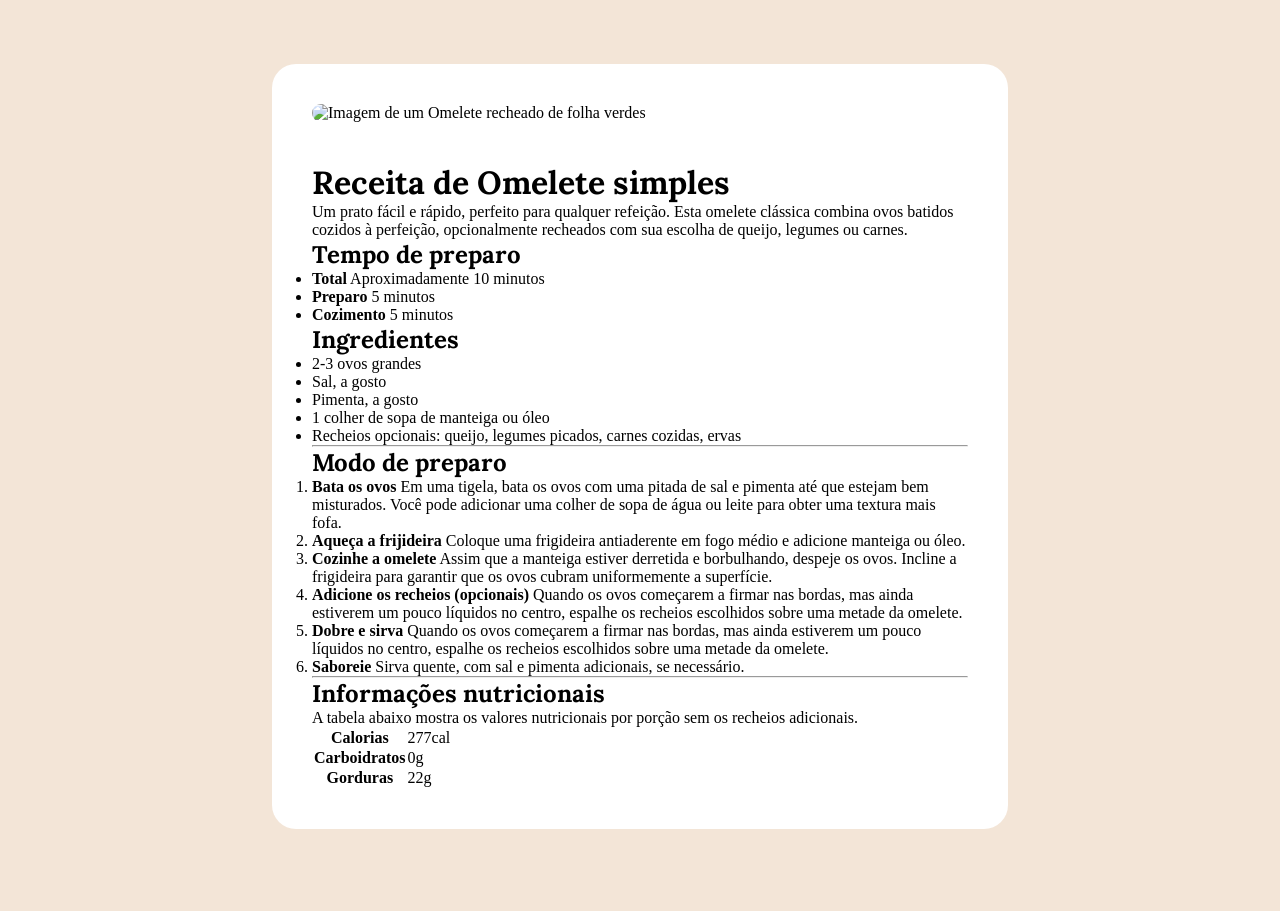
==== index.html @ 5f90bdd8 "correção do local do HTML" ====
<!DOCTYPE html>
<html lang="pt-BR">
<head>
    <meta charset="UTF-8">
    <meta name="viewport" content="width=device-width, initial-scale=1.0">
    <link rel="preconnect" href="https://fonts.googleapis.com">
    <link rel="preconnect" href="https://fonts.gstatic.com" crossorigin>
    <link href="https://fonts.googleapis.com/css2?family=Lora:ital,wght@0,400..700;1,400..700&family=Outfit:wght@100..900&display=swap" rel="stylesheet">
    <link rel="stylesheet" href="/index.css">
    <title>Receita de Omelete</title>
</head>
<body>
    <div>
        <img src="./image-omelette.jpeg" alt="Imagem de um Omelete recheado de folha verdes">
        
        <h1>Receita de Omelete simples</h1>
        
        <p>Um prato fácil e rápido, perfeito para qualquer refeição. Esta omelete clássica combina ovos batidos cozidos à perfeição, opcionalmente recheados com sua escolha de queijo, legumes ou carnes.</p>

        <div>
            <h2>Tempo de preparo</h2>

            <ul>
                <li>
                    <strong>Total</strong> Aproximadamente 10 minutos
                </li>
                <li>
                    <strong>Preparo</strong> 5 minutos
                </li>
                <li>
                    <strong>Cozimento</strong> 5 minutos
                </li>
            </ul>
        </div>

        <div>
            <h2>Ingredientes</h2>

            <ul>
                <li>2-3 ovos grandes</li>
                <li>Sal, a gosto</li>
                <li>Pimenta, a gosto</li>
                <li>1 colher de sopa de manteiga ou óleo</li>
                <li>Recheios opcionais: queijo, legumes picados, carnes cozidas, ervas</li>

            </ul>
        </div>

        <hr>

        <div>
            <h2>Modo de preparo</h2>

            <ol>
                <li><strong>Bata os ovos</strong> Em uma tigela, bata os ovos com uma pitada de sal e pimenta até que estejam bem misturados. Você pode adicionar uma colher de sopa de água ou leite para obter uma textura mais fofa.
                </li>
                <li>
                    <strong>Aqueça a frijideira</strong> Coloque uma frigideira antiaderente em fogo médio e adicione manteiga ou óleo.
                </li>
                <li>
                    <strong>Cozinhe a omelete</strong> Assim que a manteiga estiver derretida e borbulhando, despeje os ovos. Incline a frigideira para garantir que os ovos cubram uniformemente a superfície.
                </li>
                <li>
                    <strong> Adicione os recheios (opcionais)</strong> Quando os ovos começarem a firmar nas bordas, mas ainda estiverem um pouco líquidos no centro, espalhe os recheios escolhidos sobre uma metade da omelete.
                </li>
                <li>
                    <strong>Dobre e sirva</strong>  Quando os ovos começarem a firmar nas bordas, mas ainda estiverem um pouco líquidos no centro, espalhe os recheios escolhidos sobre uma metade da omelete.
                </li>
                <li>
                    <strong>Saboreie</strong> Sirva quente, com sal e pimenta adicionais, se necessário.
                </li>
            </ol>
        </div>

        <hr>
        

        <div>
           <h2>Informações nutricionais</h2>
           
           <p>A tabela abaixo mostra os valores nutricionais por porção sem os recheios adicionais.</p>

           <table>
            <tr>
                <th>Calorias</th>
                <td>277cal</td>
            </tr>
            <tr>
                <th>Carboidratos</th>
                <td>0g</td>
            </tr>
            <tr>
                <th>Gorduras</th>
                <td>22g</td>
            </tr>
           </table>
        </div>
    </div>

    <br>
    
</body>
</html>
---- index.css ----
*{
    margin: 0;
    padding: 0;
    box-sizing: border-box;
}

body{
    background-color: #f3e5d7;
}

body > div{
    background-color: #fff;
    max-width: 736px;
    margin-inline: auto;
    margin-block: 64px;
    padding: 40px;
    border-radius: 24px;
}


div img{
    width: 100%;
    border-radius: 12px;
    margin-bottom: 40px;
}

h1, h2{
    font-family: 'Lora', serif;

}
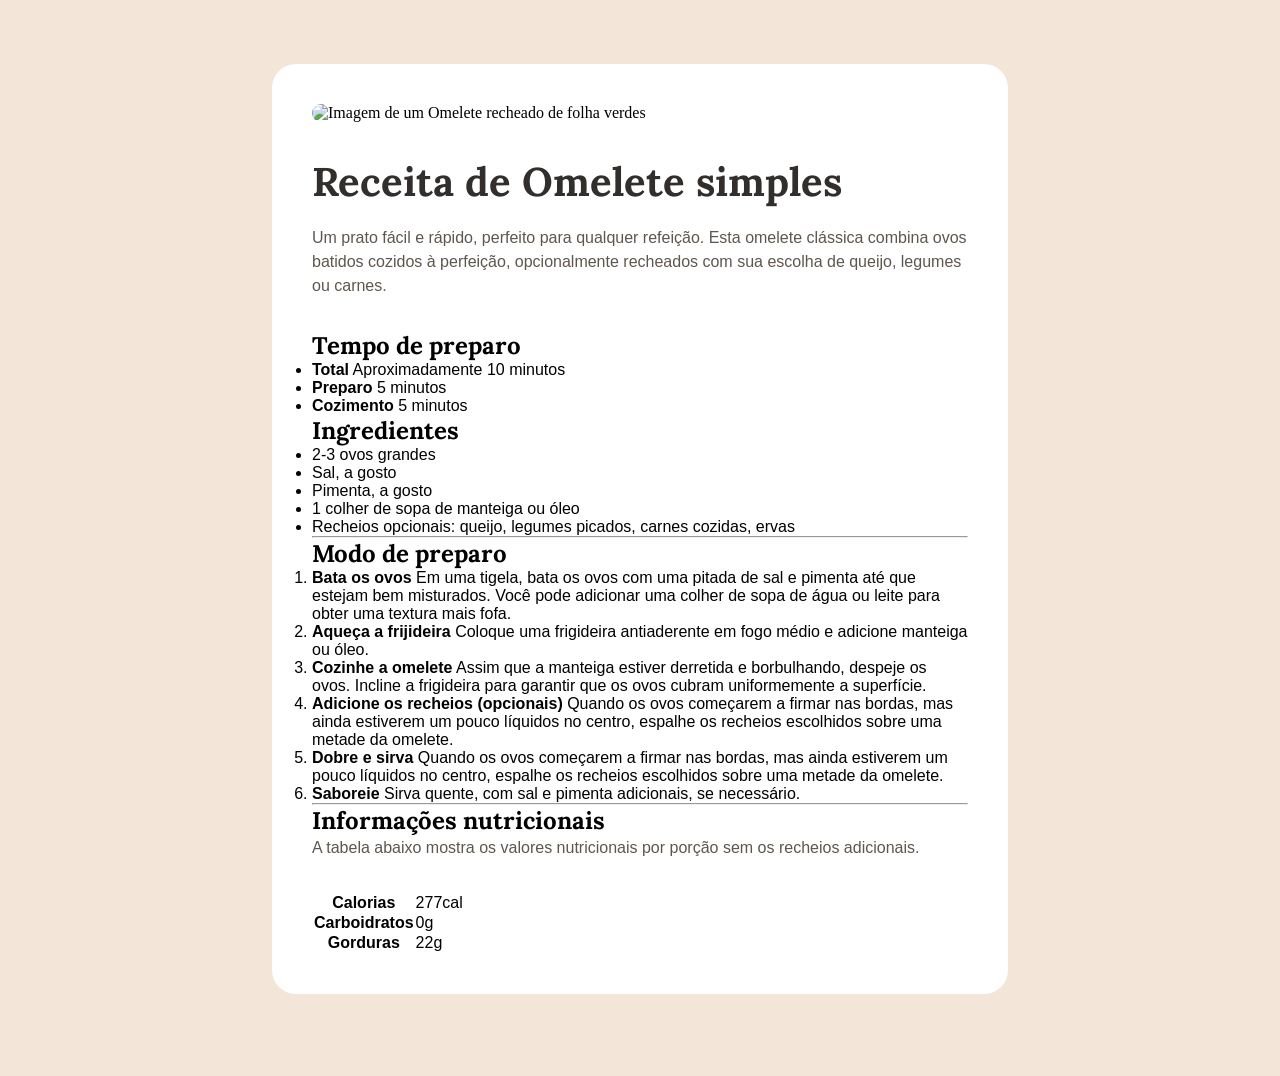
==== commit 630437b1: "sexto commit do CSS" ====
--- a/index.html
+++ b/index.html
@@ -17,7 +17,7 @@
         
         <p>Um prato fácil e rápido, perfeito para qualquer refeição. Esta omelete clássica combina ovos batidos cozidos à perfeição, opcionalmente recheados com sua escolha de queijo, legumes ou carnes.</p>
 
-        <div>
+        <div class="tempo">
             <h2>Tempo de preparo</h2>
 
             <ul>
@@ -33,7 +33,7 @@
             </ul>
         </div>
 
-        <div>
+        <div class="ingredientes">
             <h2>Ingredientes</h2>
 
             <ul>
@@ -48,7 +48,7 @@
 
         <hr>
 
-        <div>
+        <div class="modo">
             <h2>Modo de preparo</h2>
 
             <ol>
@@ -75,7 +75,7 @@
         <hr>
         
 
-        <div>
+        <div class="informacoes">
            <h2>Informações nutricionais</h2>
            
            <p>A tabela abaixo mostra os valores nutricionais por porção sem os recheios adicionais.</p>
--- a/index.css
+++ b/index.css
@@ -26,5 +26,23 @@
 
 h1, h2{
     font-family: 'Lora', serif;
+}
 
+h1 {
+    font-size: 40px;
+    color: #312e2c;
+    line-height: 100%;
+    margin-bottom: 24px;
+
+}
+
+p, li, th, td{
+    font-family: 'Outfit', sans-serif;
+
+}
+
+p{
+    color: #5f564d;
+    line-height: 150%;
+    margin-bottom: 32px;
 }
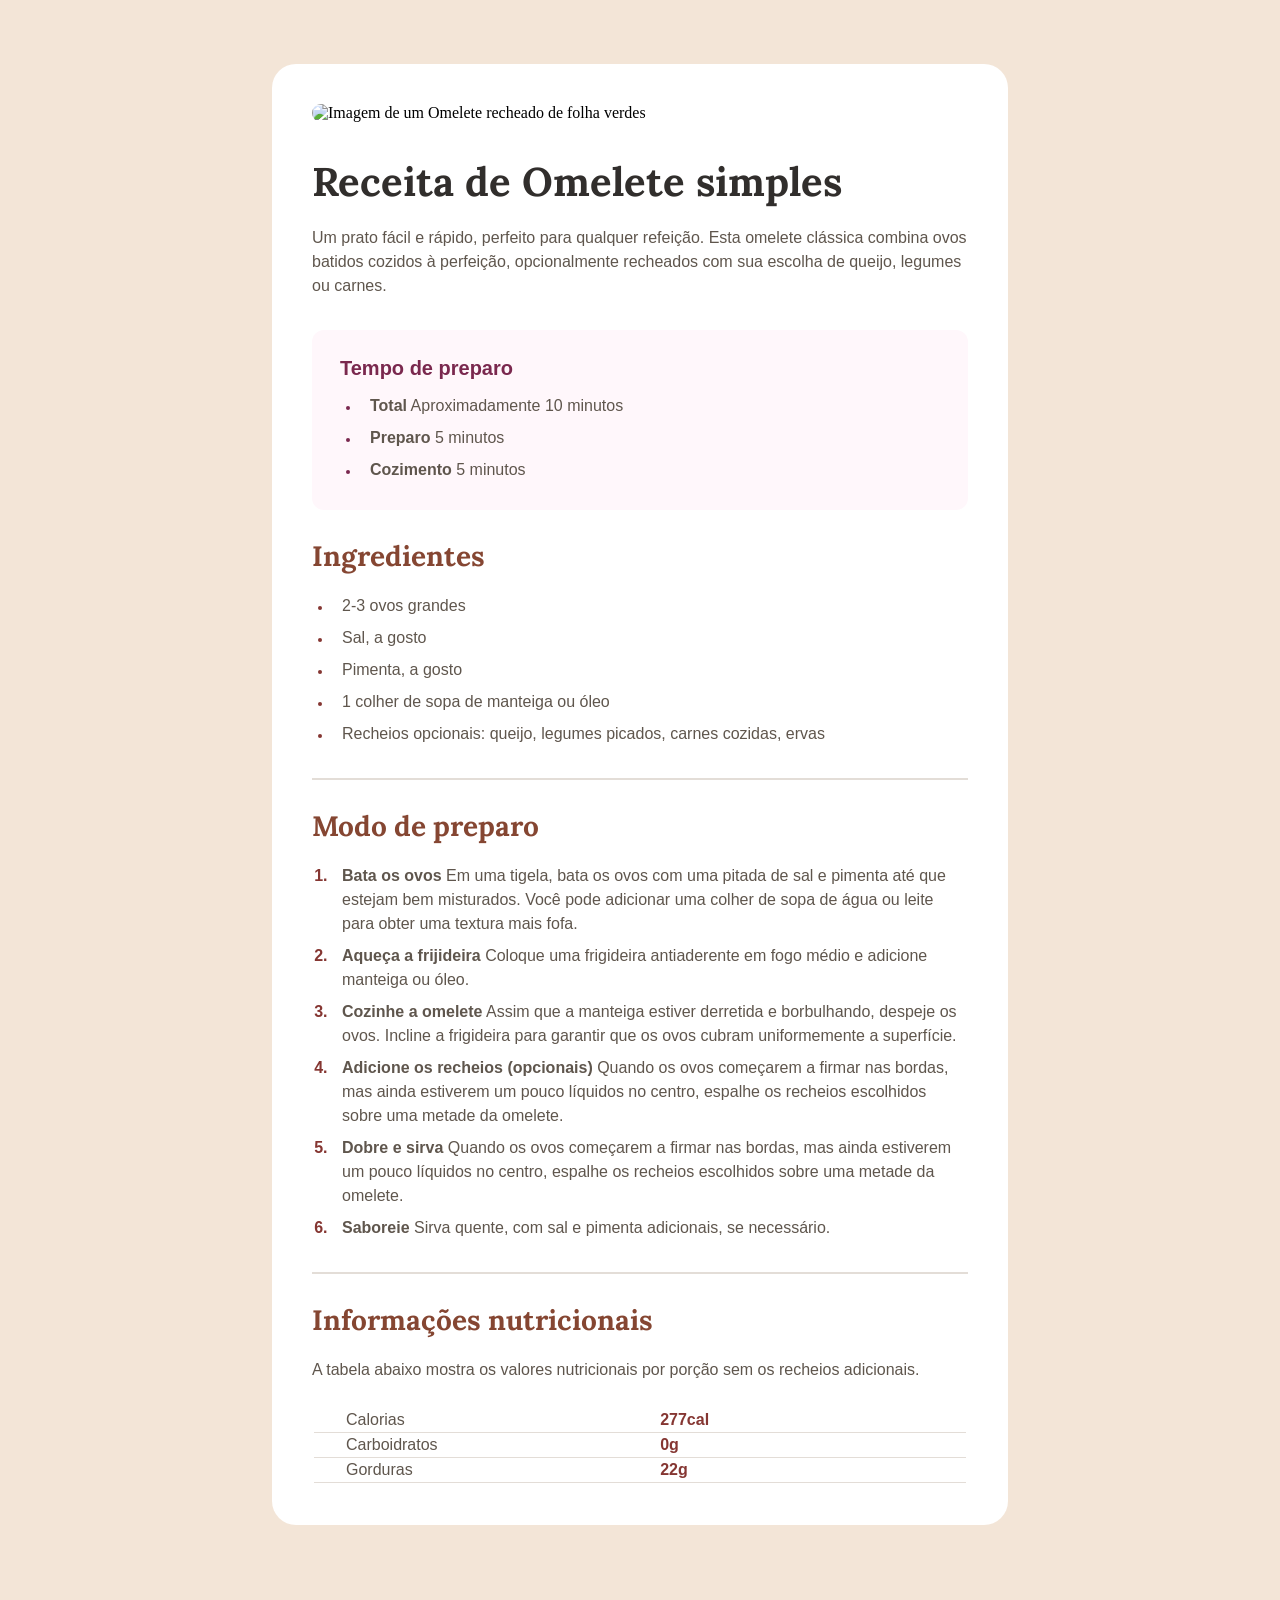
==== commit d134ce34: "nono commit (feito para add a imagem que estava faltando)" ====
--- a/index.html
+++ b/index.html
@@ -11,7 +11,7 @@
 </head>
 <body>
     <div>
-        <img src="./image-omelette.jpeg" alt="Imagem de um Omelete recheado de folha verdes">
+        <img src="./assets/image-omelette.jpeg" alt="Imagem de um Omelete recheado de folha verdes">
         
         <h1>Receita de Omelete simples</h1>
         
--- a/index.css
+++ b/index.css
@@ -2,6 +2,7 @@
     margin: 0;
     padding: 0;
     box-sizing: border-box;
+    -webkit-font-smoothing: antialiassed;
 }
 
 body{
@@ -33,7 +34,6 @@
     color: #312e2c;
     line-height: 100%;
     margin-bottom: 24px;
-
 }
 
 p, li, th, td{
@@ -45,4 +45,106 @@
     color: #5f564d;
     line-height: 150%;
     margin-bottom: 32px;
+}
+
+.tempo{
+    background-color: #fff7fb;
+    padding: 28px;
+    border-radius: 12px;
+    margin-bottom: 32px;
+}
+
+.tempo h2{
+    font-size: 20px;
+    font-weight: 600;
+    line-height: 100%;
+    font-family: 'Outfit', sans-serif;
+    color: #7a284e;
+    margin-bottom: 16px;
+}
+
+li{
+    padding-left: 10px;
+    color: #5f564d;
+    line-height: 150%;
+}
+
+li + li{
+    margin-top: 8px;
+}
+
+ol, ul{
+    margin-left: 20px;
+}
+
+.tempo li::marker{
+    color: #7a284e;
+    font-size: 12px;
+}
+
+h2{
+    font-size: 28px;
+    color: #854632;
+    line-height: 100%;
+    margin-bottom: 24px;
+}
+
+.ingredientes li::marker{
+    font-size: 12px;
+    color: #853632;
+}
+
+hr{
+    border: 1px solid #e3ddd7;
+    margin-block: 32px;
+}
+
+.modo li::marker{
+    color: #853632;
+    font-weight: 700;
+}
+
+.informacoes p{
+    margin-bottom: 24px;
+}
+
+table{
+    width: 100%;
+}
+
+th, td {
+    border-bottom: 1px solid #e3ddd7;
+    width: 100%;
+}
+
+tr{
+    display: flex;
+}
+
+th {
+    text-align: left;
+    padding-left: 32px;
+    font-weight: 400;
+    color: #5f564d;
+    line-height: 150%;
+}
+
+td {
+    padding-left: 16px;
+    font-weight: 700;
+    color: #853632;
+    line-height: 150%;
+}
+
+tr + tr th
+tr + tr td{
+    padding-block: 12px;
+}
+
+tr:nth-last-of-type(1) th, tr:nth-last-of-type(1)td {
+    padding-bottom: 12px;
+}
+
+tr:nth-last-of-type(4) th, tr:nth-last-of-type(4) td {
+    border: none;
 }
